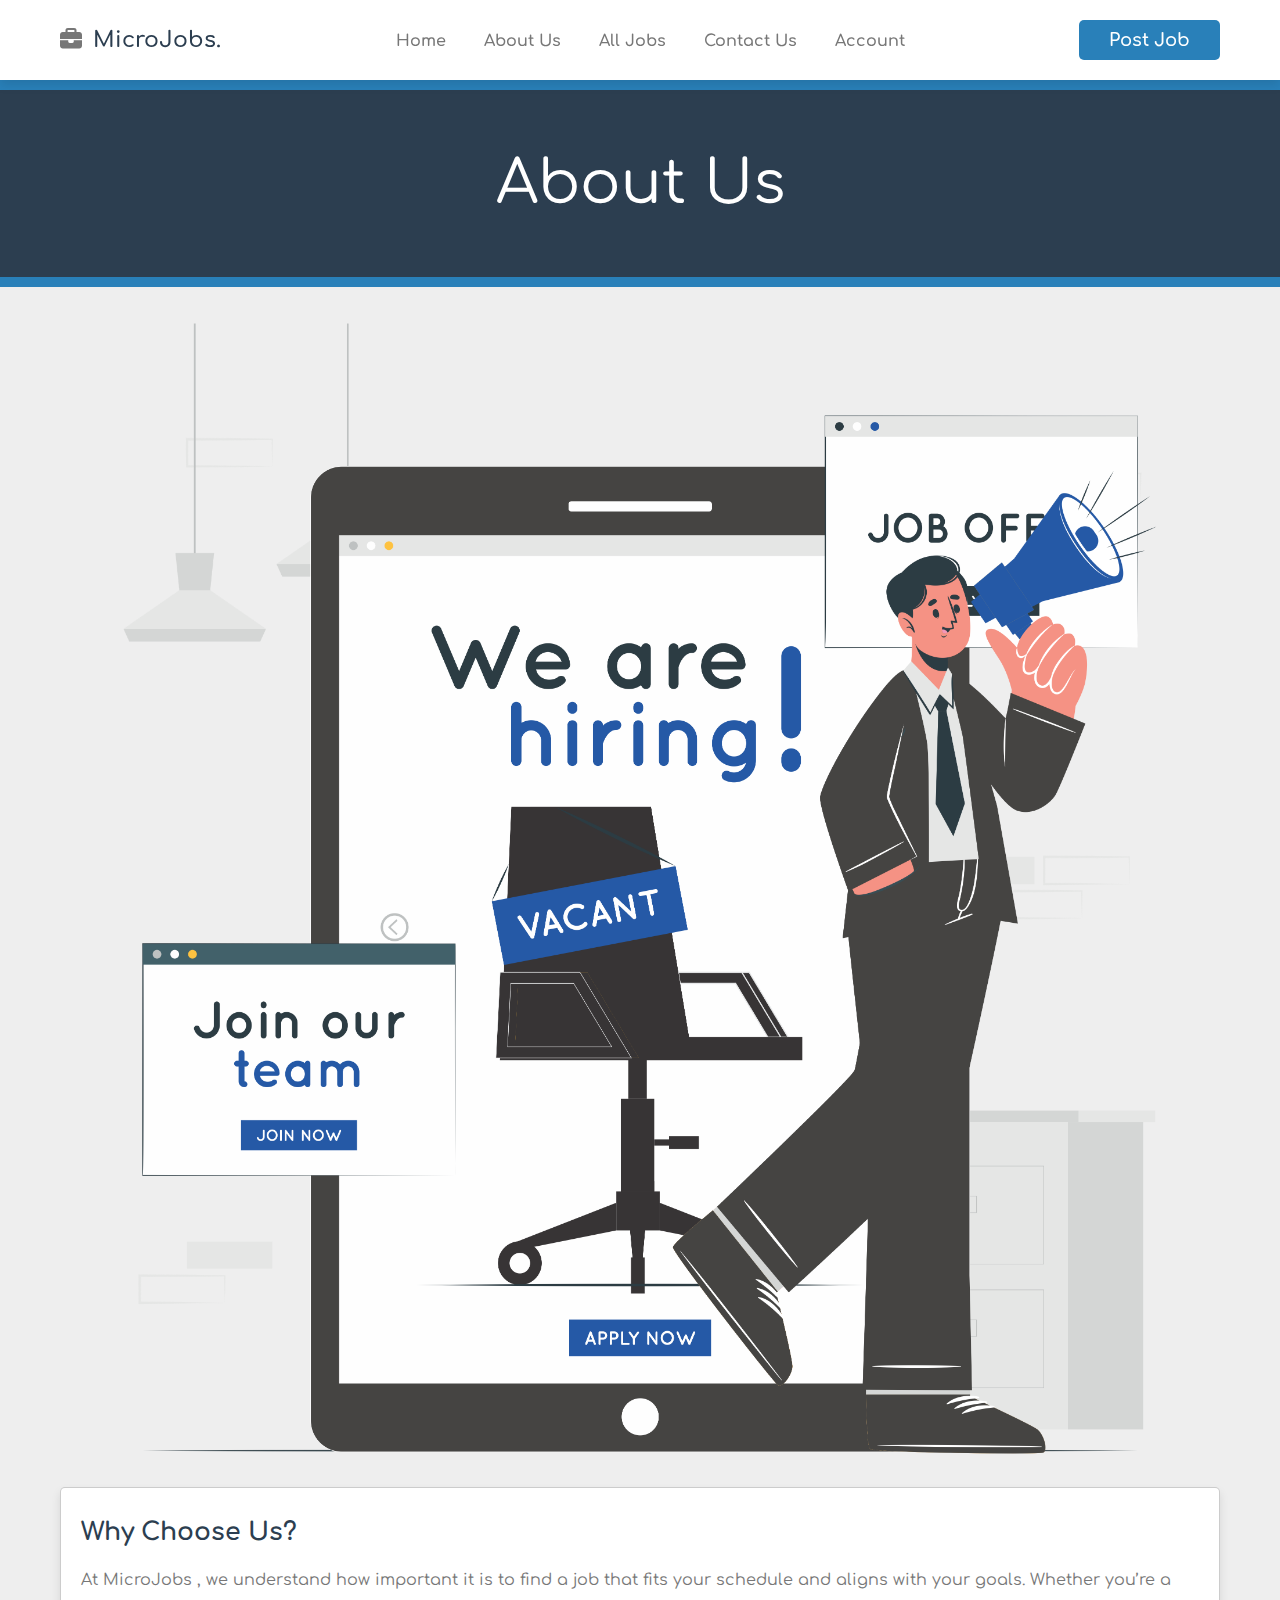
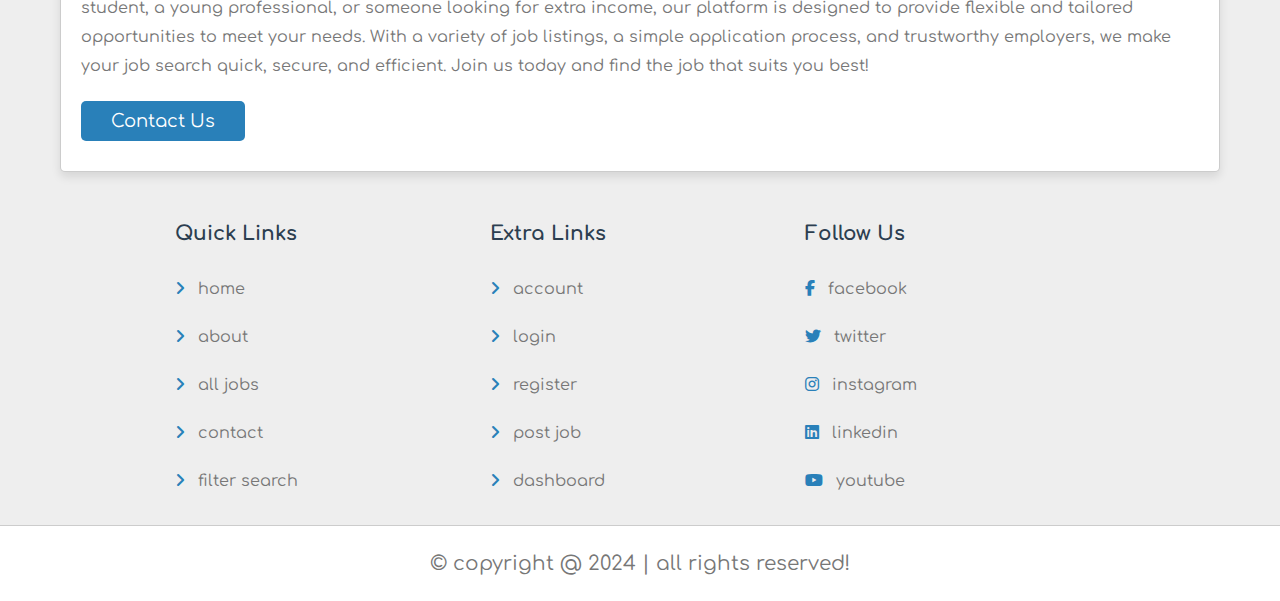
==== about.html @ 20ea67d3 "Add files via upload" ====
<!DOCTYPE html>
<html lang="en">
<head>

    <meta charset="UTF-8">
    <meta http-equiv="X-UA-Compatible" content="IE=edge">
    <meta name="viewport" content="width=device-width, intial-scake=1.0">
    <title>About</title>

    <link rel="stylesheet" href="css/style.css">

</head>
<body>
    <div id="preloader">
        <div class="loader"></div>
    </div>
<header class="header">

    <section class="flex">

        <div id="menu-btn" class="fas fa-bars-staggered"></div>

        <a href="home.html" class="logo"><i class="fas fa-briefcase"></i> MicroJobs.</a>

        <nav class="navbar">
            <a href="home.html">home</a>
            <a href="about.html">about us</a>
            <a href="jobs.html">all jobs</a>
            <a href="contact.html">contact us</a>
            <a href="login.html">account</a>
        </nav>

        <a href="#" class="btn" style="margin-top: 0;">post job</a>
            

    </section>


</header>
<main>
    <div class="section-title">about us</div>
 <section class="about">
    <img src="images/we-are-hiring.png" alt="">
    <div class="box">
        <h3>why choose us?</h3>
        <p>At MicroJobs , we understand how important it is to find a job that fits your schedule and aligns with your goals. 
            Whether you’re a student, a young professional, or someone looking for extra income, our platform is designed to provide flexible and tailored opportunities to meet your needs.
            With a variety of job listings, a simple application process, and trustworthy employers, we make your job search quick, secure, and efficient.
            Join us today and find the job that suits you best!</p>
        <a href="contact.html" class="btn">contact us</a>
    </div>
 </section>

   

</main>


<footer class="footer">

    <section class="grid">

        <div class="box">
            <h3>quick links</h3>
            <a href="home.html"><i class="fas fa-angle-right"></i> home</a>
            <a href="about.html"><i class="fas fa-angle-right"> </i> about</a>
            <a href="jobs.html"><i class="fas fa-angle-right"> </i> all jobs</a>
            <a href="contact.html"><i class="fas fa-angle-right"> </i> contact</a>
            <a href="#"><i class="fas fa-angle-right"> </i> filter search</a>

        </div>

        <div class="box">
            <h3>extra links</h3>
            <a href="#"><i class="fas fa-angle-right"> </i> account</a>
            <a href="login.html"><i class="fas fa-angle-right"> </i> login</a>
            <a href="register.html"><i class="fas fa-angle-right"></i> register</a>
            <a href="#"><i class="fas fa-angle-right"> </i> post job</a>  
            <a href="#"><i class="fas fa-angle-right"> </i> dashboard</a>         
        </div>

        <div class="box">
            <h3>follow us</h3>
            <a href="#"><i class="fab fa-facebook-f"></i>  facebook</a>
            <a href="#"><i class="fab fa-twitter"></i>  twitter</a>
            <a href="#"><i class="fab fa-instagram"></i>  instagram</a>
            <a href="#"><i class="fab fa-linkedin"></i>  linkedin</a>
            <a href="#"><i class="fab fa-youtube"></i>  youtube</a>
        </div>



    </section>

    <div class="credit">&copy; copyright @ 2024 | all rights reserved!</div>

</footer>

<script src="js/script.js"></script>

</body>
</html>
---- css/style.css ----
@import url("https://cdnjs.cloudflare.com/ajax/libs/font-awesome/6.7.1/css/all.min.css");


@import url("https://fonts.googleapis.com/css2?family=Comfortaa:wght@300..700&display=swap");

:root{
    --main-color: #2980b9; 
    --red:red;
    --light-color: #777;
    --light-bg: #eee;
    --black: #2c3e50;
    --white: #fff;
    --box-shadow:0 .5rem 1rem rgba(0,0,0,.1);
    --border:.1rem solid rgba(0,0,0,.2);

}

*{
    font-family: 'Comfortaa', cursive;
    margin: 0; padding:0;
    box-sizing: border-box;
    text-decoration: none;
    outline: none; border:none
}

*::selection{
    background-color: var(--main-color);
    color: var(--white);
}
::-webkit-scrollbar{
    width: 1rem;
    height: .5rem;

}
::-webkit-scrollbar-track{
    background-color: var(--white);
}
::-webkit-scrollbar-thumb{
    background-color: var(--main-color);
}

html{
    font-size: 62.5%;
    overflow-x: hidden; 
    scroll-padding-top: 7rem;
    scroll-behavior: smooth;

}
/* Preloader full-screen overlay */
#preloader {
    position: fixed;
    top: 0;
    left: 0;
    width: 100%;
    height: 100%;
    background-color: #fff;
    display: flex;
    align-items: center;
    justify-content: center;
    z-index: 9999;
    transition: opacity 0.5s ease; /* Smooth fade-out effect */
    opacity: 1;
}

/* Loader circle animation */
.loader {
    border: 8px solid #f3f3f3; /* Light gray border */
    border-top: 8px solid var(--main-color); /* Blue border */
    border-radius: 50%;
    width: 60px;
    height: 60px;
    animation: spin 1s linear infinite;
}

/* Keyframe for spinning animation */
@keyframes spin {
    0% {
        transform: rotate(0deg);
    }
    100% {
        transform: rotate(360deg);
    }
}
/* circle animation ends */
body{
    background-color: var(--light-bg);

}
section {
    padding: 2rem;
    margin: 0 auto;
    max-width: 1200px;
    

}


.heading{
    text-align: center;
    margin-bottom: 2rem;
    font-size: 3rem;
    color: var(--black);
    text-transform: capitalize;
    padding: 1rem 0;
}

.section-title{
    border-top: 1rem solid var(--main-color);
    border-bottom: 1rem solid var(--main-color);
    background-color: var(--black);
    color: var(--white);
    text-align: center;
    padding: 6rem 2rem;
    font-size: 6rem;
    text-transform: capitalize;
}

.btn{
    display: inline-block;
    margin-top: 1rem;
    padding: 1rem 3rem;
    cursor: pointer;
    font-size: 1.8rem;
    color: var(--white);
    background-color: var(--main-color);
    border-radius: 0.5rem;
    text-transform: capitalize;
    text-align: center;

}

.btn:hover{
    background-color: var(--black);
}
.flex-btn{
    display: flex;
    align-items: center;
    justify-content: space-between;
    column-gap: 1rem;
    flex-wrap: wrap;
}
.header{
    position: sticky;
    top: 0;left: 0; right: 0;
    box-shadow: var(--box-shadow);
    z-index: 1000;
    background-color: var(--white);
}
.header .flex{
    position: relative;
    display: flex;
    align-items: center;
    justify-content: space-between;
    
}

#menu-btn{
    font-size: 2.7rem;
    color: var(--black);
    cursor: pointer;
    display: none;
}

.header .flex .logo{
    font-size: 2.2rem;
    color: var(--black);

}
.header .flex .logo i{
    margin-right: .5rem;
    color: var(--light-color);

}
.header .flex .navbar a{
    display: inline-block;
    padding: 1rem 1.5rem;
    font-size: 1.6rem;
    color: var(--light-color);
    border-radius: 0.5rem;
    text-transform: capitalize;
}

.header .flex .navbar a:hover{
    background-color: var(--main-color);
    color: var(--white);

}
.home-container{
    background: url('../images/home-bg.jpg'), rgba(0,0,0,.7) no-repeat;
    background-size: cover;
    background-position: center;
    background-attachment: fixed;
    background-blend-mode: color;

}
.home-container .home{
    min-height: 80vh;
    display: flex;
    align-items: center;
    justify-content: center;
}

.home-container .home form{
    background-color: var(--white);
    width: 50rem;
    border-radius: .5rem;
    padding: 2rem;
    text-align: center;
}
.home-container .home form h3{
    font-size: 2.5rem;
    color: var(--black);
    margin-bottom: 1rem;
    text-transform: capitalize;
}
.home-container .home form p{
    text-align: left;
    font-size: 1.6rem;
    color: var(--light-color);
    padding-top: 1rem;
}
.home-container .home form p span{
    color: var(--red);
}
.home-container .home form .input{
    width: 100%;
    border-radius: .5rem;
    margin: 1rem 0;
    background-color: var(--light-bg);
    padding: 1.4rem;
    font-size: 1.8rem;
    color : var(--black);
}

.category .box-container{
    display: grid;
    grid-template-columns: repeat(auto-fit, 25rem);
    justify-content: center;
    align-items: flex-start;
    gap: 1.5rem;

}

.category .box-container .box{
    border-radius: .5rem;
    box-shadow: var(--box-shadow);
    border: var(--border);
    padding: 2rem;
    backdrop-filter: var(--white);
    display: flex;
    align-items: center;
    gap: 2rem;

}
.category .box-container .box i{
    height: 4.5rem;
    width: 5rem;
    line-height: 4.5rem;
    font-size: 1.8rem;
    color: var(--black);
    border-radius: .5rem;
    background-color: var(--light-bg);
    text-align: center;
}
.category .box-container .box h3{
    font-size: 1.8rem;
    text-transform: capitalize;
    color: var(--black);
    padding-bottom: .4rem;

}
.category .box-container .box span{
    color: var(--light-color);
    font-size: 1.6rem;
}

.category .box-container .box:hover i{
    
    background-color: var(--main-color);
}

.category .box-container .box:hover h3{
    color: var(--main-color);
}
.jobs-container .box-container{
    display: grid;
    grid-template-columns: repeat(auto-fit, 35rem);
    gap: 1.5rem;
    align-items: flex-start;
    justify-content: center;    
}

.jobs-container .box-container .box{
    background-color: var(--white);
    border-radius: .5rem;
    border: var(--border);
    padding: 2rem;
    box-shadow: var(--box-shadow);
    overflow-x: hidden;

}
.jobs-container .box-container .box .company{
    display: flex;
    align-items: center;
    gap: 1.5rem;
    margin-bottom: 1.5rem;

}
.jobs-container .box-container .box .company img{
    height: 6rem;
    width: 6rem;
    object-fit: contain;


}
.jobs-container .box-container .box .company h3{
    font-size: 1.8rem;
    color: var(--black);
    text-overflow: ellipsis;
    overflow-x: hidden;
    text-transform: capitalize;
}

.jobs-container .box-container .box .company span{
    color: var(--light-color);
    font-size: 1.6rem;
}
.jobs-container .box-container .box .job-title{
    font-size: 2rem;
    color: var(--black);
    text-transform: capitalize;
    overflow-x: hidden;
    text-overflow: ellipsis;
}
.jobs-container .box-container .box .location{
    padding: .7rem 0;
    font-size: 1.4rem;
    color: var(--light-color);

}
.jobs-container .box-container .box .location i{
    margin-right: .3rem;
    color: var(--main-color);
}
.jobs-container .box-container .box .tags{
    display: flex;
    flex-wrap: wrap;
    gap: 1rem;
    margin: 1.2rem 0;
}
.jobs-container .box-container .box .tags p{
    padding: 1.5rem;
    border-radius: .5rem;
    background-color: var(--light-bg);

}
.jobs-container .box-container .box .tags p i{
    margin-right: .5rem;
    color: var(--black);
}
.jobs-container .box-container .box .fa-heart{
    background-color: var(--light-bg);
    border-radius: .5rem;
    color: var(--light-color);
    font-size: 1.8rem;
    cursor: pointer;
    height: 4rem;
    width: 4.5rem;
    line-height: 4.5rem;
}
.jobs-container .box-container .box .fa-heart:hover{
    background-color: var(--black);
    color: var(--white);
    
}
/* ABOUT */ 


.about img{
    width: 100%;
    margin-bottom: 1.5rem;
}
.about .box{
    background-color:  var(--white);
    border-radius: .5rem;
    border: var(--border);
    padding: 3rem 2rem;
    box-shadow: var(--box-shadow);
}
.about .box h3{
    font-size: 2.5rem;
    color: var(--black);
    margin-bottom: 1rem;
    text-transform: capitalize; 
}
.about .box p{
    padding: 1rem 0;
    line-height: 1.8;
    color:var(--light-color);
    font-size: 1.6rem;
}
.reviews .box-container {
    display:grid;
    grid-template-columns:repeat(auto-fit, 35rem);
    gap : 1.5em;
    align-items: flex-start;
    justify-content: center;
}
.reviews .box-container{
    display:grid;
    grid-template-columns: repeat(auto-fit,35rem);
    gap:1.5rem;
    align-items:flex-start;
    justify-content: center;
}
.reviews .box-container .box{
    background-color:var(--white) ;
    box-shadow: var(--box-shadow);
    border: var(--border);
    border-radius:  .5rem;
    padding:2rem;
}
.reviews .box-container .box .stars{
    margin-bottom: 1.8rem;

}
.reviews .box-container .box .star i{
    color: var(--main-color);
    font-size: 1.6rem;
}
.reviews .box-container .box .title{
    text-transform: capitalize;
    font-size: 2rem;
    color:var(--black);
    text-align:right;
}
.reviews .box-container .box p{
    text-align:right;
    font-size:1.6rem;
    color:var(--light-color);
    padding:1rem 0;
    line-height: 1.8;
}
.reviews .box-container .box .user{
    display:flex;
    gap:1.5rem;
}
.reviews .box-container .box .user img{
    height:6rem;
    width:6rem;
    border-radius: 50%;
    object-fit: cover;

}
.reviews .box-container .box .user h3{
    font-size: 2rem;
    color:var(--black);
    margin-bottom: .5rem;;
}




/* ABOUT */ 

/* CHOUKET */
 body,button,span{
    font-family: "Work Sans", sans-serif;
}
.chou,.btnlogin,h2 {
    font-family: "Roboto Condensed", sans-serif;
}
*{
    margin:0;
    padding:0;
    box-sizing: border-box;
    
}


.container{
    height: 100vh;
    width: 100%;
    display: flex;
    align-items: center;
    justify-content: center;
    
    column-gap: 30px;


}
.form{
    position:absolute;
    background: #FFF;
    max-width:430px;
    border-radius: 6px;
    width:100% ;
    padding:30px;

}
/* Cacher le formulaire d'inscription par défaut */
.form.signup {
    opacity: 0;
    pointer-events: none;
}

/* Montrer le formulaire d'inscription quand show-signup est ajouté */
.forms.show-signup .form.signup {
    opacity: 1;
    pointer-events: auto;
}

/* Cacher le formulaire de connexion lorsque show-signup est ajouté */
.forms.show-signup .form.login {
    opacity: 0;
    pointer-events: none;
}


header{
    font-size:28px ;
    font-weight:600 ;
    color: #232836;
    text-align:center;

}
form{
    margin-top: 30px;

}
.form .field{
    position: relative;
    height:50px;
    width: 100% ;
    margin-top: 20px;
    border-radius: 6px;


}
.field input,
.field button{
    height: 100%;
    width: 100%;
    border:none;
    font-size:16px;
    font-weight:400 ;
    border-radius: 6px;
}

.field input{
    outline:none;
    border :1px solid#CACACA;
    padding:0 15px;
    
}
.field input:focus{
    border: 1px solid gray; /* Une bordure par défaut */
    border-bottom-width: 1px; /* Bordure inférieure initiale */
    outline: none; /* Supprimer le contour bleu par défaut du navigateur */
}

.form-link{
    text-align: center;
    margin-top: 10px;

}
.form-link span,
.form-link a{
    font-size:14px;
    font-weight: 400;
    color: #232836;
}

.form a{
    text-decoration: none;
    color:#0171d3;
    
}
.field.input-field .forgot-pass {
    text-align: center; /* Centre le texte */
    display: block; /* Nécessaire pour que le centrage fonctionne */
    margin-top: 10px; /* Optionnel : Ajoute un espace au-dessus si nécessaire */
}


form a:hover{
    text-decoration: underline;
}
.eye-icon,.mail-icon,.user-icon{
    font-size:18px;
    color:#8b8b8b;
    position:absolute;
    top:35%;
    right:5%;
    cursor: pointer;
    
    

}
.locked{
    font-size:20px;
    color:#8b8b8b;
    position:absolute;
    top:35%;
    right:6.7%;
    cursor: pointer;
    
    

}
.line{
    position:relative;
    height:1px;
    width: 100%;
    background-color:#d4d4d4;
    margin: 36px 0;

}
.line::before{
    content: 'Or' ;
    position:absolute;
    top:50%;
    left: 50%;
    transform: translate(-50%, -50%);
    background-color: #FFF;
    color: #232836;
    padding: 0 15px;

}
.field button{
    background-color: #2980b9;
    color:#fff;
    transition: all 0.3s ease;
    cursor:pointer;
    
}
.field button :hover{
    background-color: #0171d3; 
}

.media-options a{
    display:flex;
    align-items: center;
    justify-content: center;

}
.media-options .span{
    font-size: 15px;
}
a.facebook{
    color: #fff;
    background-color: #4267b2;
}
a.facebook .facebook-icon{
    height: 28px;
    width: 28px;
    color:#0171d3;
    background-color: #fff;
    font-size: 20px;
    border-radius: 50%;
    display: flex;
    align-items: center;
    justify-content: center;

}
.facebook-icon,
img.google-img{
    position: absolute;
    top:50%;
    left: 15px;
    transform: translateY(-50%);

}
img.google-img{
    height: 25px;
    width: px;
    object-fit: cover;
    position: absolute;
    top: 50%;
    left: 15px;
    transform: translateY(-50%);
}
a.google{
    border: 1px solid #CACACA;
}
a.google span{
    font-weight: 500;
    opacity:0.6;
    color:#232836;
}
img.linkedin-img {
    height: 35px;
    width: 35px;
    zoom: 117%;
    position: absolute;
    top: 50%;
    left: 7px;
    transform: translateY(-50%);
}
a.linkedin{
    border: 1px solid #CACACA;
}
a.linkedin span{
    font-weight: 500;
    opacity:0.6;
    color:#232836;
}
.login-container{
    background: url('../images/home-bg.jpg'), rgba(0,0,0,.7) no-repeat;
    background-size: cover;
    background-position: center;
    background-attachment: fixed;
    background-blend-mode: color;

}

.contact .box-container{
    display: grid;
    grid-template-columns: repeat(auto-fit, 35rem);
    gap:1.5rem;
    align-items: flex-start;
    justify-content: center;

}

.contact .box-container .box{
    background-color: var(--white);
    border: var(--border);
    border-radius:1rem ;
    box-shadow:var(--box-shadow);
    padding:3rem 2rem;
    text-align: center;


}
.contact .box-container .box i{
    height: 4.5rem;
    width: 5rem;
    line-height: 4.5rem;
    font-size: 2rem;
    color:var(--white);
    background-color:var(--black) ;
    border-radius: .5rem;
    margin-bottom: 2rem;

}
.contact .box-container .box a{
    display: block;
    padding-top: .5rem;
    font-size: 1.6rem;
    color:var(--light-color);
    line-height: 1.5;
}
.contact form{
    margin-top: 2rem;
    background-color: var(--white);
    border: var(--border);
    border-radius:1rem ;
    box-shadow:var(--box-shadow);
    padding:2rem;
    text-align: center;

}
.contact form h3{
    font-size: 2.5rem;
    color:var(--black);
    text-transform: capitalize;
    margin-bottom: 1rem;

}
.contact form .flex{
    display:flex;
    flex-wrap: wrap;
    column-gap:1rem;

}
.contact form .flex .box{
    
    flex: 1 1 40rem;
    
}
.contact form .input {
    width:100% ;
    border-radius: .5rem;
    padding:2rem;
    color:var(--black);
    font-size: 1.8rem;
    background-color: var(--light-bg);
    margin: 1rem 0;
    
}
.contact form p{
    text-align: left;
    font-size: 1.6rem;
    padding-top: 1rem;
    color:var(--light-color);
}
.contact form p span{
    color:var(--red);
}
.contact form textarea{
    height:15rem;
    resize: none;
}




@media (max-width:991px){
    html{
        font-size: 55%;
    }
    .section-title{
        font-size: 5rem;

    }
}



















.footer .grid {
    display: grid;
    grid-template-columns: repeat(auto-fit, 30rem);
    gap: 1.5rem;
    justify-content: center;
    align-items: flex-start;
}
.footer .grid .box h3{
    font-size: 2rem;
    color: var(--black);
    margin: 1rem 0;
    padding-bottom: 1rem;
    text-transform: capitalize;
    
}
.footer .grid .box a{
    display: block;
    padding: 1.5rem 0;
    font-size: 1.6rem;
    color: var(--light-color);

}

.footer .grid .box a i{
    color: var(--main-color);
    margin-right: .8rem;
    transition: .2s linear;

}


.footer .grid .box a:hover i{
    margin-right: 2rem;
}

.footer .credit{
    text-align: center;
    padding: 3rem 2rem;
    border-top: var(--border);
    background-color: var(--white);
    font-size: 2rem;
    color: var(--light-color);
    line-height: 1.5rem;
}








@media (max-width:991px){
    html{
        font-size: 55%;
    }
    .section-title{
        font-size: 5rem;

    }
}
@media (max-width:768px){
    #menu-btn{
        display: inline-block;
    }
    .header .flex .navbar{
        position: absolute;
        top: 99%;left: 0;right: 0;
        border-top: var(--border);
        background-color: var(--white);
        padding: 1rem .5rem;
        clip-path: polygon(0 0, 100% 0, 100% 0, 0 0);
        transition: .2s linear;
    }

    .header .flex .navbar.active{
        clip-path: polygon(0 0, 100% 0, 100% 100%, 0 100%);
    }


    .header .flex .navbar a{
        display: block;
        padding: 1.5rem 2rem;

    }
    .category .box-container{
        grid-template-columns: repeat(auto-fit, 16.5rem);
    }
    .category .box-container .box{
        flex-flow: column;
        text-align: center;
    }
    .section-title{
        font-size: 4rem;
        padding: 4rem 2rem;
    }

}

@media (max-width:450px){
    html{
        font-size: 50%;
    }
    .section-title{
        font-size: 3.5rem;
        
    }
}
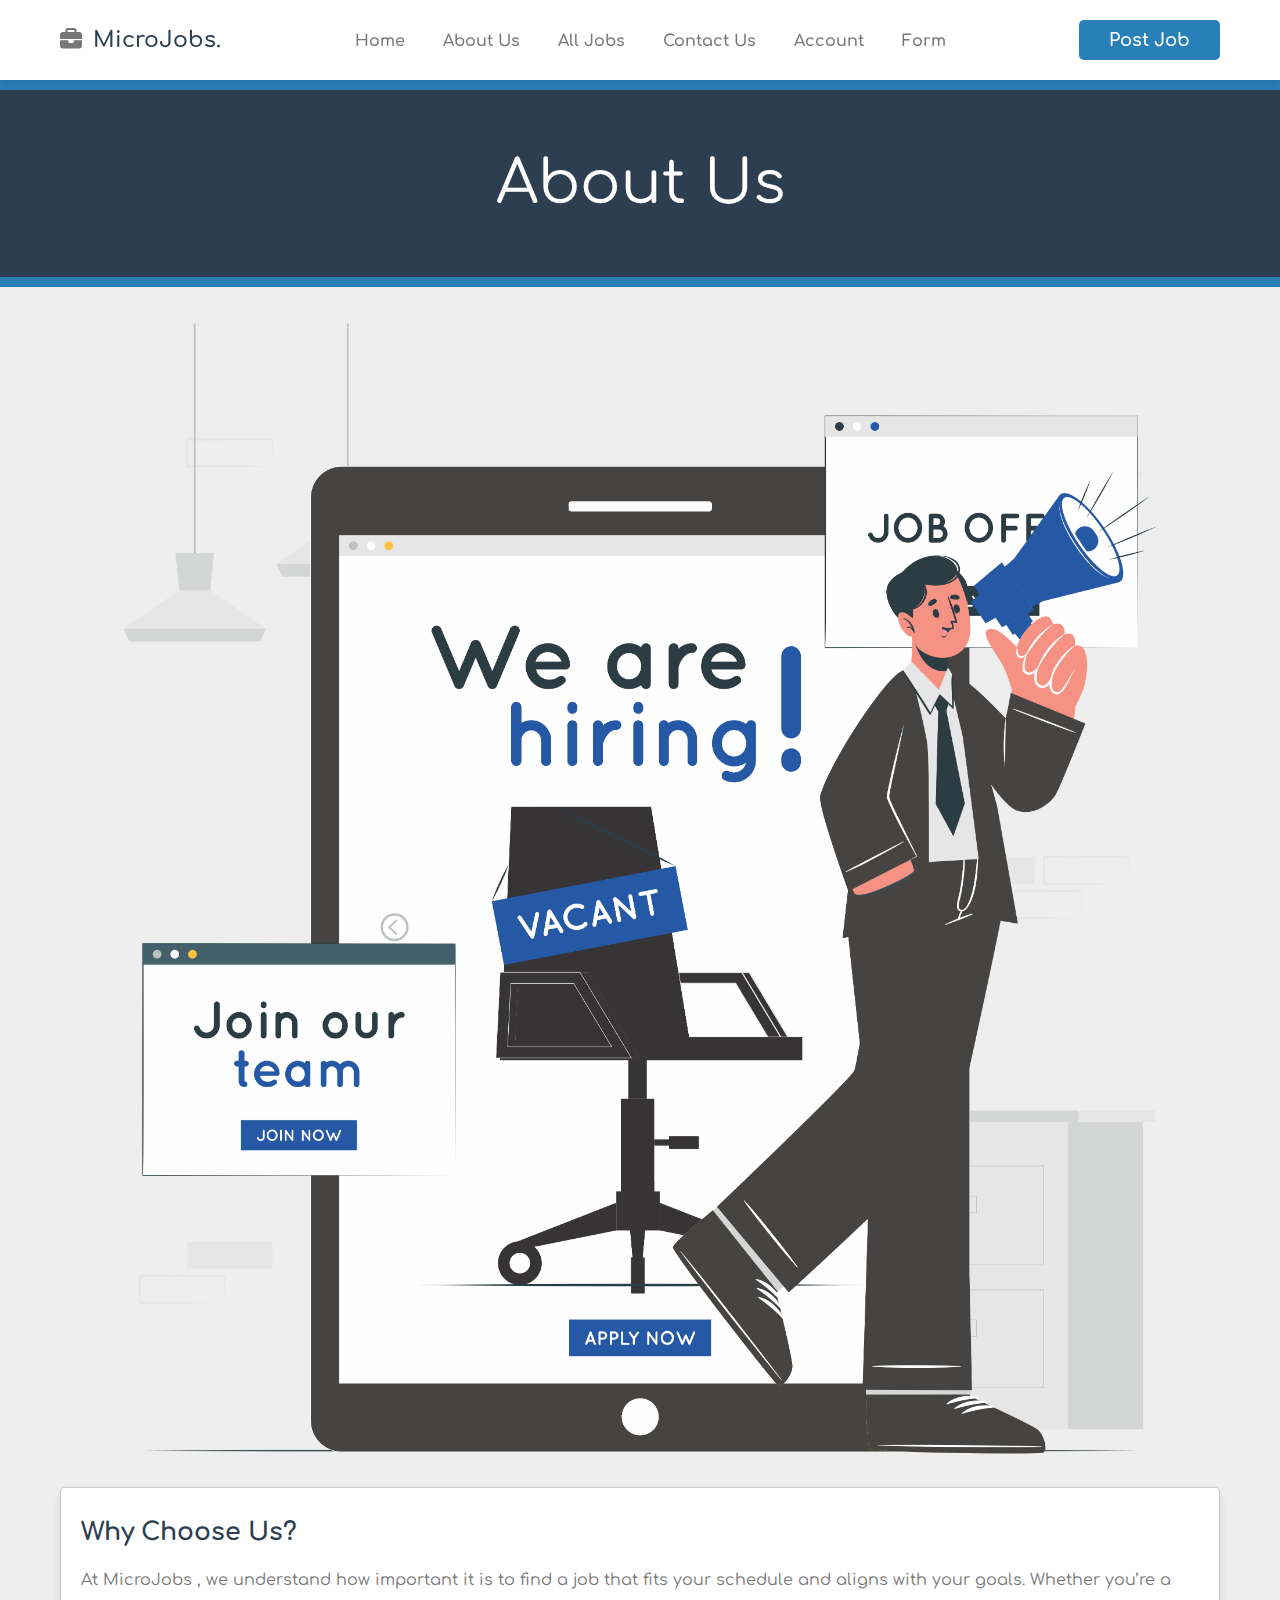
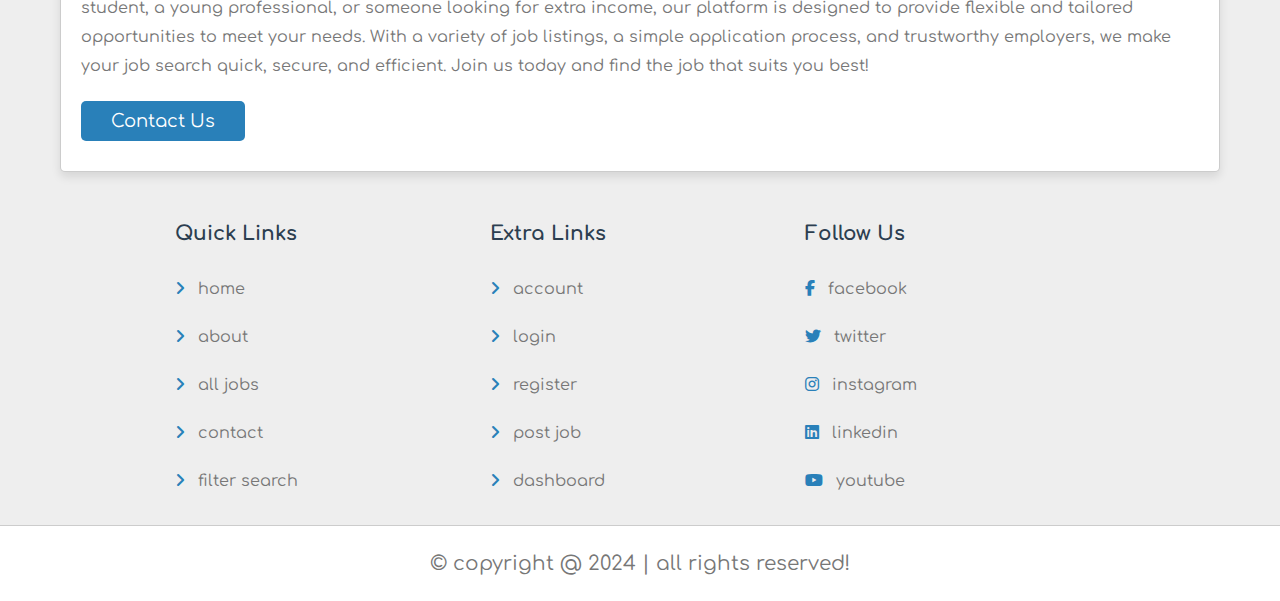
==== commit ff3f6018: "11" ====
--- a/about.html
+++ b/about.html
@@ -28,6 +28,7 @@
             <a href="jobs.html">all jobs</a>
             <a href="contact.html">contact us</a>
             <a href="login.html">account</a>
+            <a href="post_job.html">form</a>
         </nav>
 
         <a href="#" class="btn" style="margin-top: 0;">post job</a>
--- a/css/style.css
+++ b/css/style.css
@@ -13,6 +13,27 @@
     --box-shadow:0 .5rem 1rem rgba(0,0,0,.1);
     --border:.1rem solid rgba(0,0,0,.2);
 
+}
+/* Add these styles to your CSS */
+.btn_delete_btn {
+    background-color: #ff4444;
+    color: #fff;
+    padding: 0.7rem 2rem;
+    border: none;
+    border-radius: 0.5rem;
+    cursor: pointer;
+    font-size: 1.6rem;
+    transition: all 0.2s ease;
+}
+
+.btn_delete_btn:hover {
+    background-color: #cc0000;
+}
+
+.flex-btn {
+    display: flex;
+    gap: 1rem;
+    align-items: center;
 }
 
 *{
@@ -457,6 +478,104 @@
     color:var(--black);
     margin-bottom: .5rem;;
 }
+/*job-filter*/
+.job-filter form{
+    background-color: var(--white);
+    box-shadow: var(--box-shadow);
+    border:var(--border);
+    border-radius: .5rem;
+    padding:2rem;
+}
+.job-filter form .flex{
+    display:flex;
+    flex-wrap: wrap;
+    column-gap: 1rem;
+
+
+}
+.job-filter form .flex .box{
+    flex:1 1 40rem;
+}
+.job-filter form .flex .box p{
+    font-size: 1.6rem;
+    color:var(--light-color);
+
+}
+.job-filter form .flex .box p span{
+    color:var(--red);
+
+}
+.job-filter form .flex .box .input{
+    width: 100%;
+    border-radius:  .5rem;
+    padding: 1.4rem;
+    color:var(--black);
+    margin: 1rem 0;
+    background-color: var(--light-bg);
+    font-size: 1.8rem;
+
+}
+.job-filter form .dropdown-container{
+    margin-top: 1rem;
+    display: flex;
+    flex-wrap:  wrap;
+    gap: 1rem;
+}
+.job-filter form .dropdown-container .dropdown{
+    flex: 1 1 20rem;
+    position: relative;
+}
+.job-filter form .dropdown-container .dropdown .output{
+    width: 100%;
+    background: var(--light-bg);
+    border-radius:  .5rem;
+    padding: 1.4rem;
+    font-size: 1.8rem;
+    color:var(--black);
+    text-align: center;
+    user-select: none;
+    cursor:pointer;
+}
+.job-filter form .dropdown-container .dropdown .output:placeholder-shown{
+    text-transform:  capitalize;
+}
+.job-filter form .dropdown-container .dropdown .lists{
+    position: absolute;
+    top:100%;left: 0; right: 0;
+    background-color: var(--white);
+    padding:1rem;
+    border-radius:  .5rem;
+    background-color: var(--white);
+    border: var(--border);
+    box-shadow: var(--box-shadow);
+    z-index: 10;
+   
+    transform: scaleY(0);
+    transform-origin: top;
+
+
+}
+.job-filter form .dropdown-container .dropdown .lists .items{
+    padding: 1.2rem 1.4rem;
+    border-radius: .5rem;
+    font-size: 1.8rem;
+    color:var(--black);
+    cursor: pointer;
+}
+.job-filter form .dropdown-container .dropdown .lists .items:hover{
+    background-color: var(--light-bg);
+}
+.job-filter form .dropdown-container .dropdown .lists:hover,
+.job-filter form .dropdown-container .dropdown:hover .lists,
+.job-filter form .dropdown-container .dropdown .output:focus + .lists,
+.job-filter form .dropdown-container .dropdown .output:focus-within + .lists{
+    transform:  scaleY(1);
+    transition:  .2s linear;
+}
+
+
+
+
 
 
 
@@ -554,9 +673,9 @@
     
 }
 .field input:focus{
-    border: 1px solid gray; /* Une bordure par défaut */
-    border-bottom-width: 1px; /* Bordure inférieure initiale */
-    outline: none; /* Supprimer le contour bleu par défaut du navigateur */
+    border: 1px solid gray;
+    border-bottom-width: 1px; 
+    outline: none; 
 }
 
 .form-link{
@@ -577,9 +696,9 @@
     
 }
 .field.input-field .forgot-pass {
-    text-align: center; /* Centre le texte */
-    display: block; /* Nécessaire pour que le centrage fonctionne */
-    margin-top: 10px; /* Optionnel : Ajoute un espace au-dessus si nécessaire */
+    text-align: center; 
+    display: block; 
+    margin-top: 10px; 
 }
 
 
@@ -880,7 +999,17 @@
 }
 
 
-
+.messageDiv{
+    background-color: var(--main-color);
+    color: white;
+    padding: 10px 20px;
+    margin: 10px;
+    border-radius: 5px;
+    font-size: 1rem;
+    opacity: 0;
+    animation: fadeOut 7s forwards;
+
+}
 
 
 
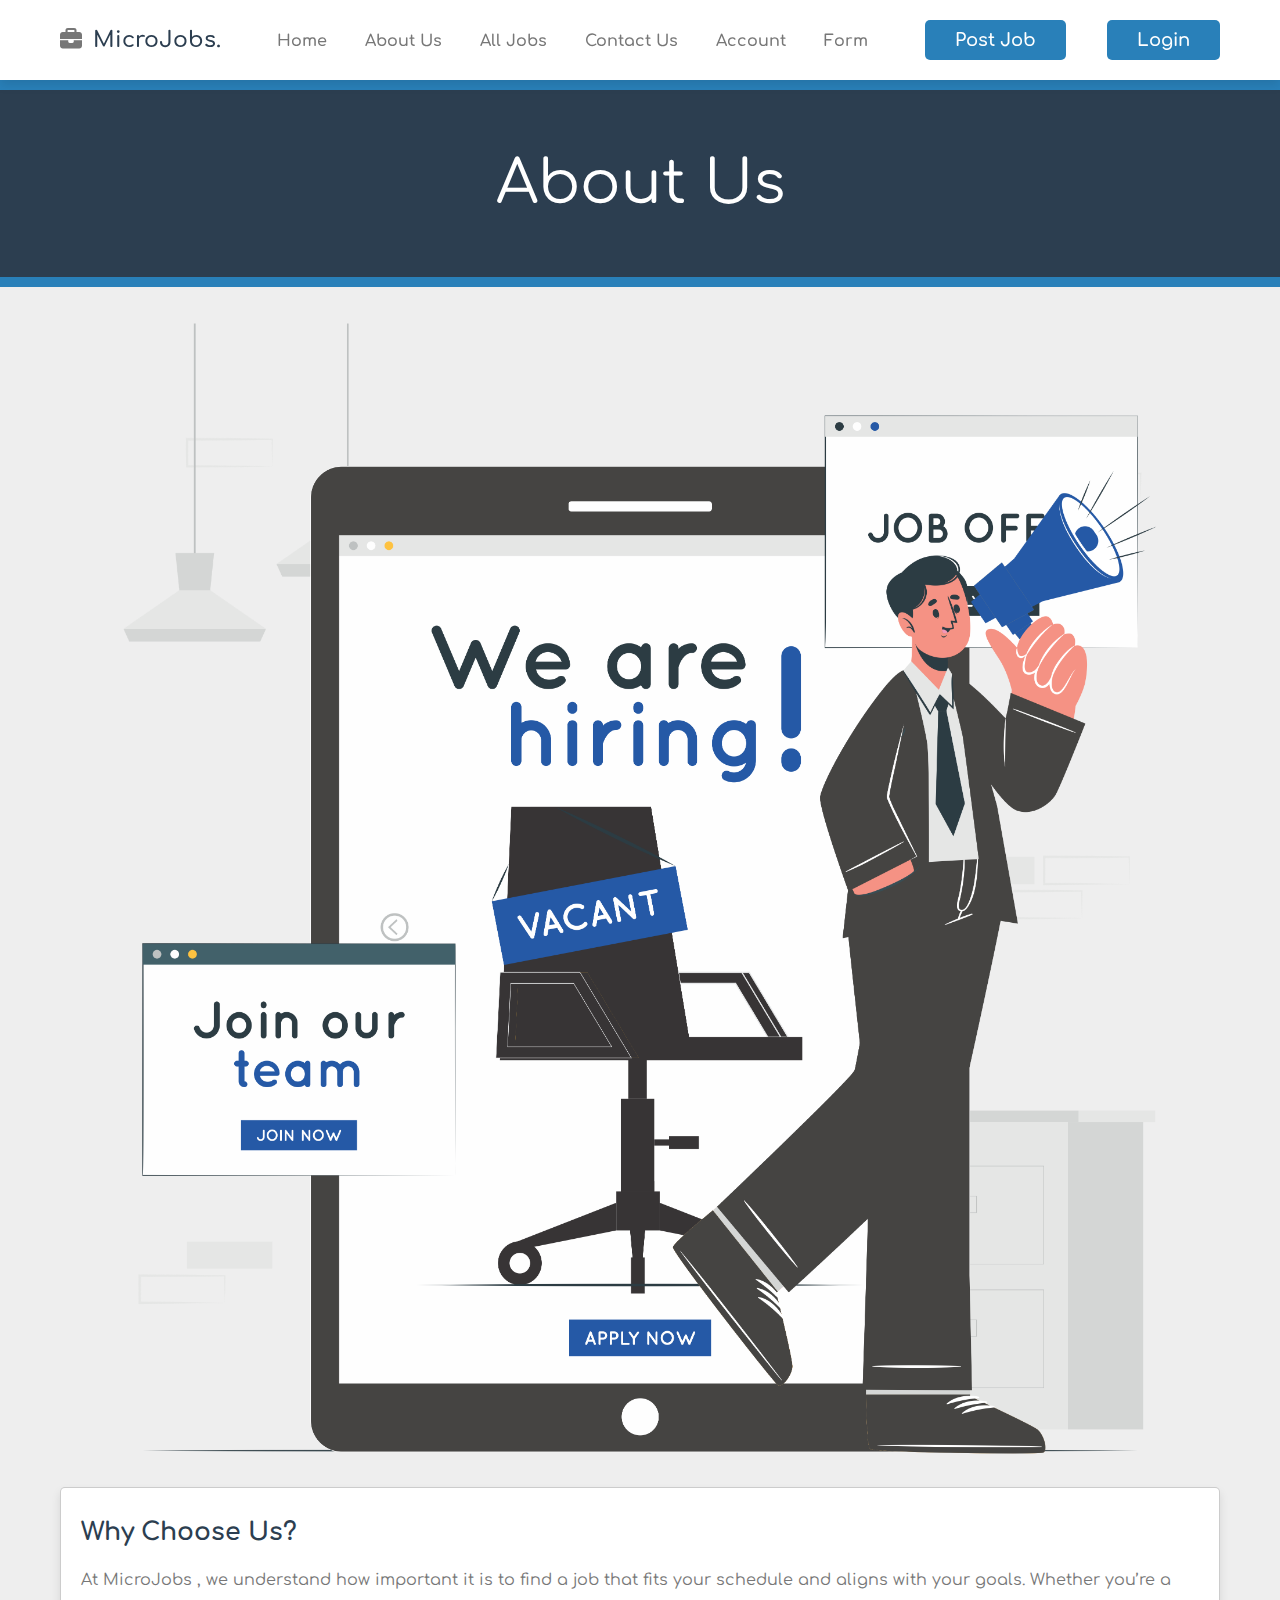
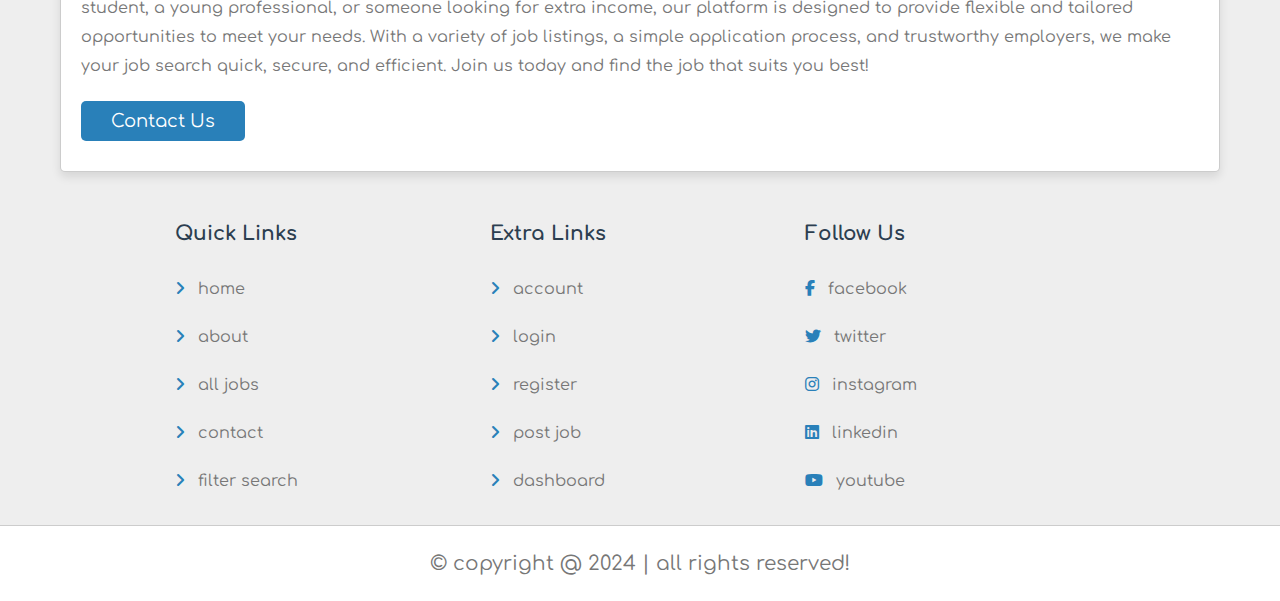
==== commit 77984f62: "btn login" ====
--- a/about.html
+++ b/about.html
@@ -32,6 +32,7 @@
         </nav>
 
         <a href="#" class="btn" style="margin-top: 0;">post job</a>
+        <a href="login.html" class="btn" style="margin-top: 0;">login</a>
             
 
     </section>
